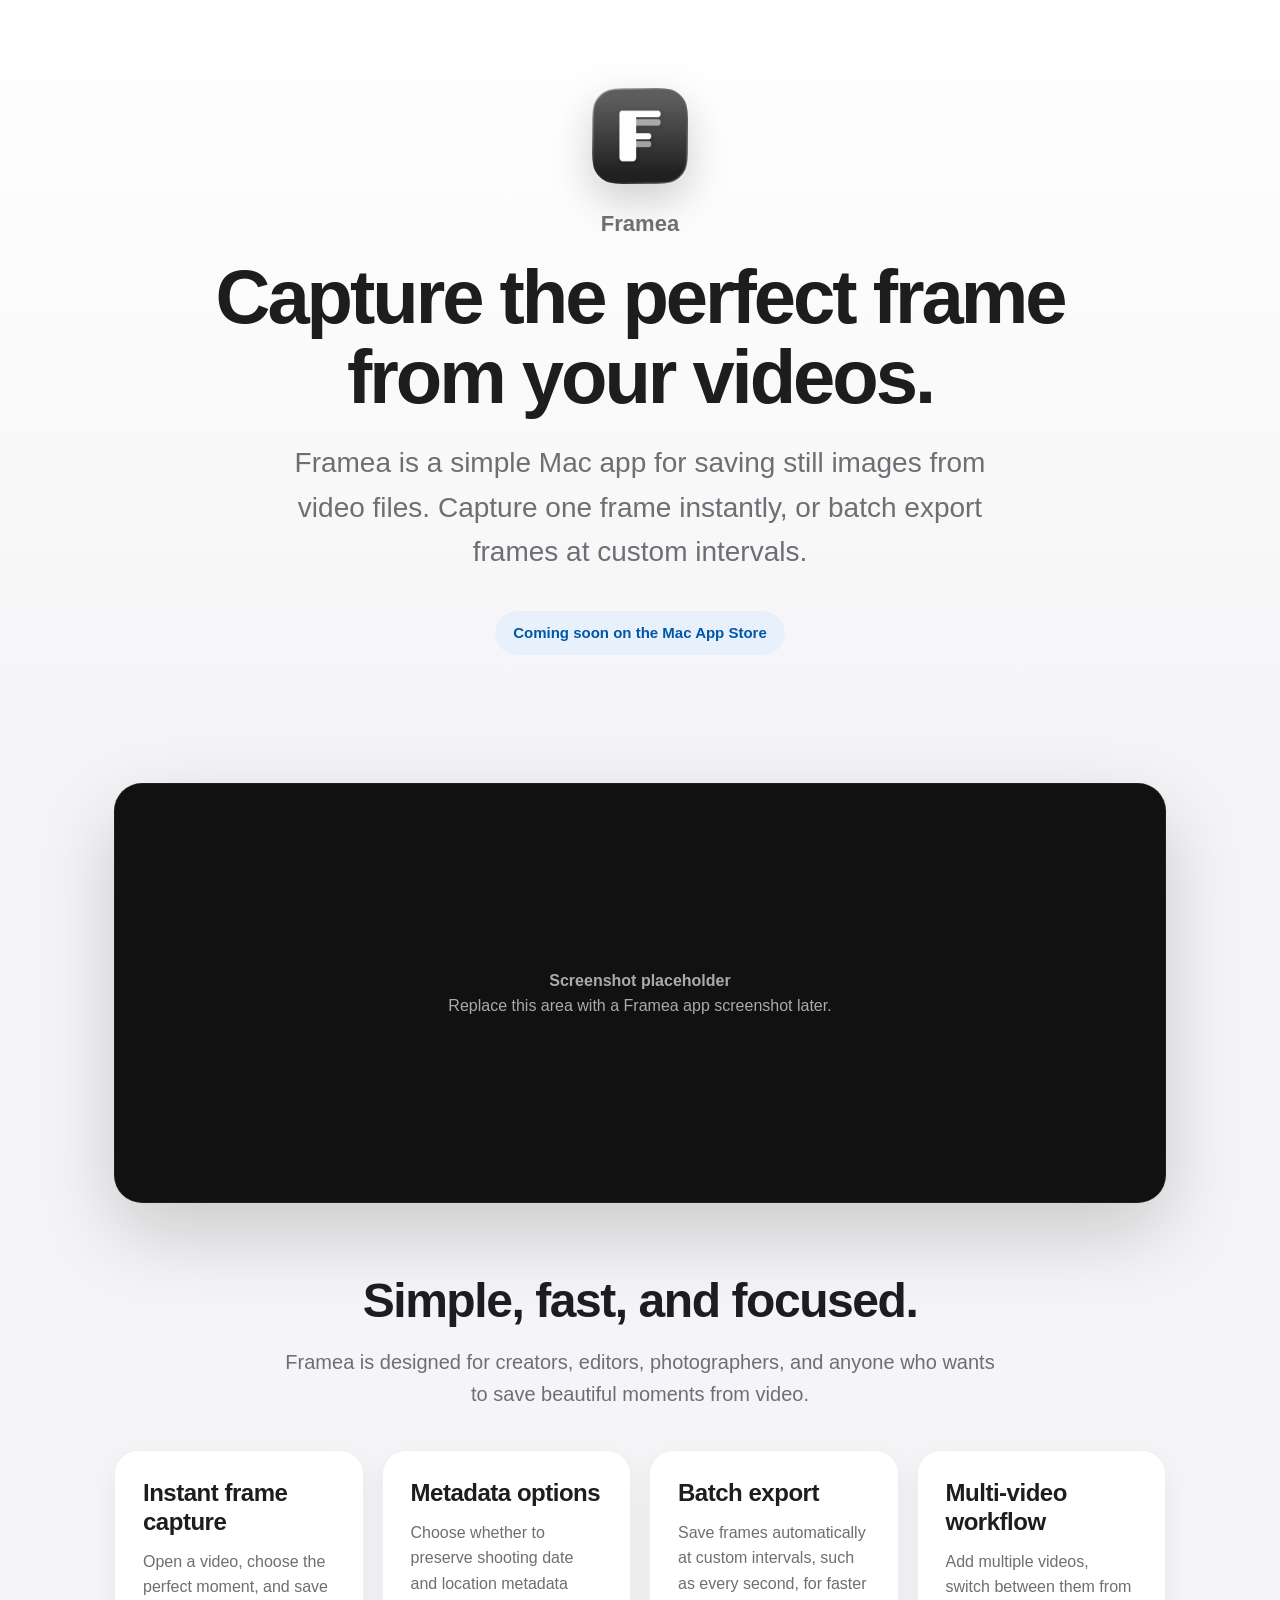
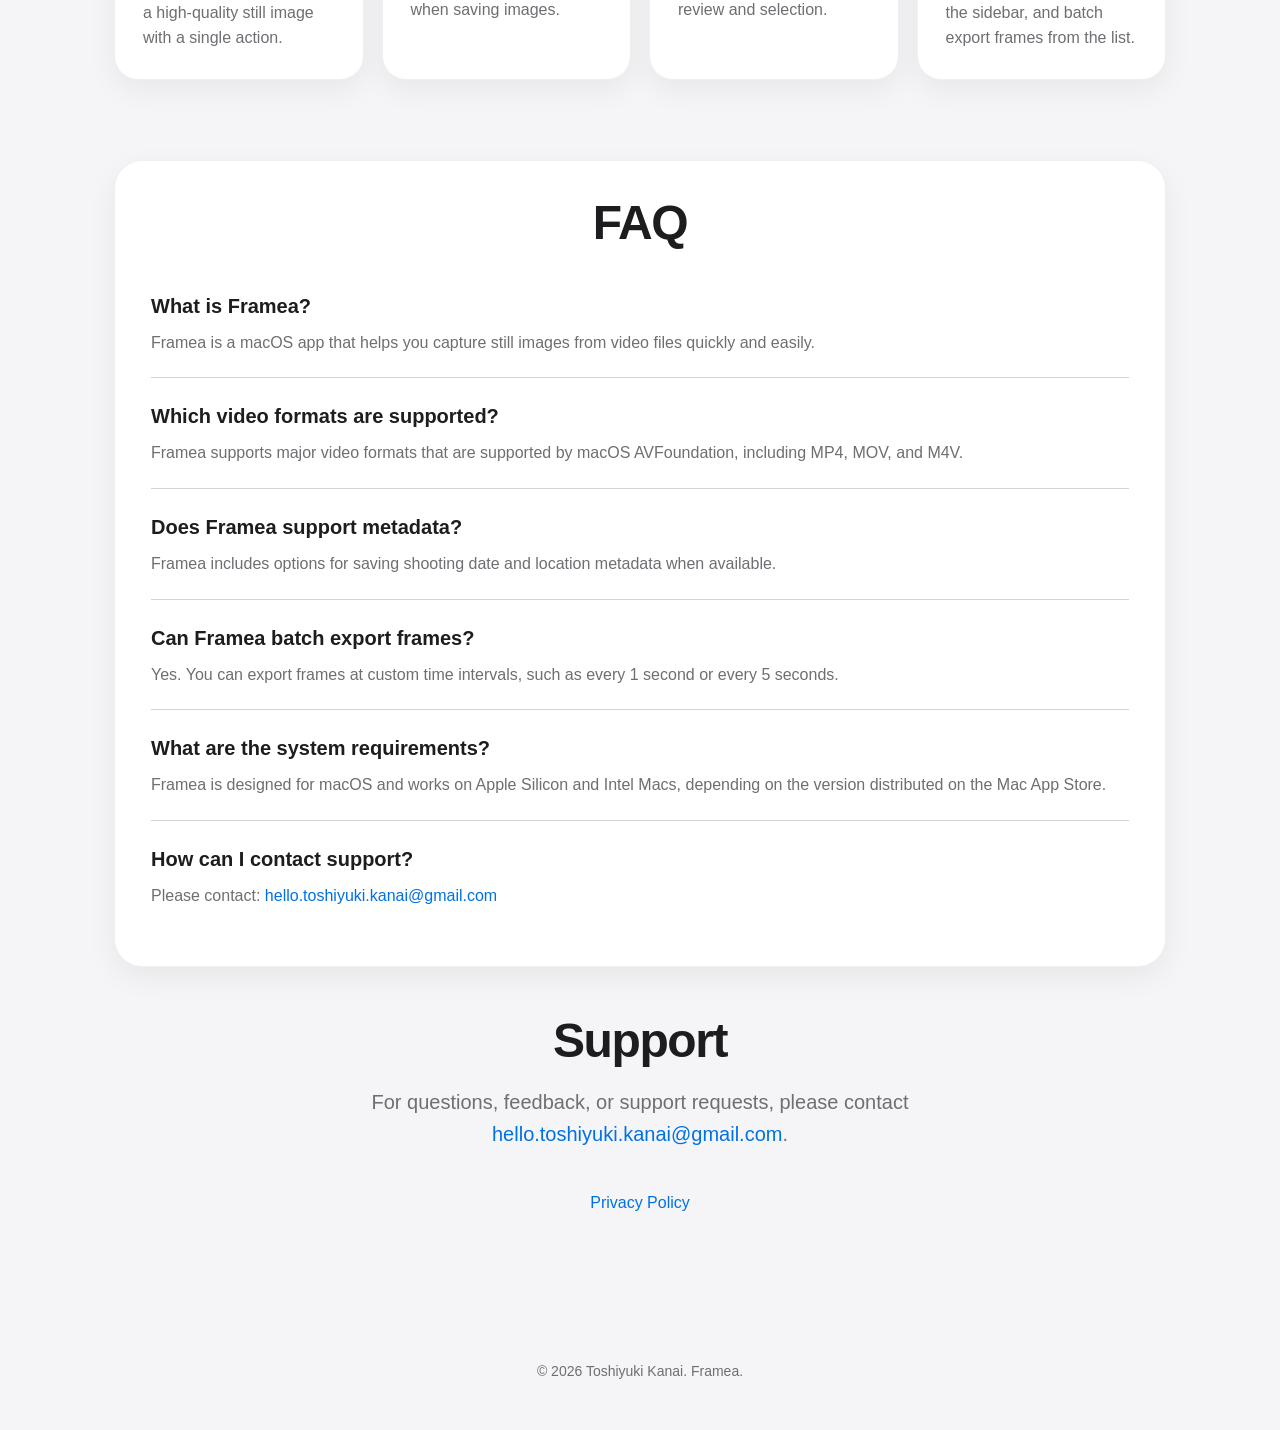
==== index.html @ 79563676 "Publish official Framea website" ====
<!DOCTYPE html>
<html lang="en">
<head>
  <meta charset="UTF-8" />
  <meta name="viewport" content="width=device-width, initial-scale=1.0" />
  <title>Framea</title>
  <meta name="description" content="Framea is a simple Mac app for capturing still frames from videos." />

  <style>
    :root {
      color-scheme: light dark;
      --bg: #f5f5f7;
      --card: #ffffff;
      --text: #1d1d1f;
      --muted: #6e6e73;
      --line: #d2d2d7;
      --accent: #0071e3;
      --badge-bg: #e8f1fb;
      --badge-text: #0057a8;
      --header-start: #ffffff;
      --header-end: #f5f5f7;
      --hero-bg: #111111;
      --hero-text: #aaaaaa;
      --shadow-card: 0 10px 30px rgba(0,0,0,0.06);
      --shadow-hero: 0 30px 80px rgba(0,0,0,0.18);
    }

    @media (prefers-color-scheme: dark) {
      :root {
        --bg: #0f0f10;
        --card: #1c1c1e;
        --text: #f5f5f7;
        --muted: #a1a1a6;
        --line: #3a3a3c;
        --accent: #2997ff;
        --badge-bg: rgba(41, 151, 255, 0.16);
        --badge-text: #8ecbff;
        --header-start: #171719;
        --header-end: #0f0f10;
        --hero-bg: #050505;
        --hero-text: #8e8e93;
        --shadow-card: 0 10px 30px rgba(0,0,0,0.28);
        --shadow-hero: 0 30px 80px rgba(0,0,0,0.45);
      }
    }

    * {
      box-sizing: border-box;
    }

    body {
      margin: 0;
      font-family: -apple-system, BlinkMacSystemFont, "SF Pro Display", "Helvetica Neue", Arial, sans-serif;
      background: var(--bg);
      color: var(--text);
      line-height: 1.6;
    }

    a {
      color: var(--accent);
      text-decoration: none;
    }

    header {
      padding: 88px 24px 72px;
      text-align: center;
      background: linear-gradient(180deg, var(--header-start) 0%, var(--header-end) 100%);
    }

    .app-icon {
      width: 96px;
      height: 96px;
      border-radius: 22px;
      display: block;
      margin: 0 auto 22px;
      box-shadow: 0 16px 40px rgba(0,0,0,0.18);
    }

    .app-name {
      font-size: 22px;
      font-weight: 600;
      color: var(--muted);
      margin-bottom: 16px;
    }

    h1 {
      font-size: clamp(42px, 7vw, 76px);
      line-height: 1.05;
      letter-spacing: -0.04em;
      margin: 0 auto 24px;
      max-width: 900px;
    }

    .lead {
      font-size: clamp(20px, 2.5vw, 28px);
      color: var(--muted);
      max-width: 760px;
      margin: 0 auto 36px;
    }

    .badge {
      display: inline-block;
      padding: 10px 18px;
      border-radius: 999px;
      background: var(--badge-bg);
      color: var(--badge-text);
      font-weight: 600;
      font-size: 15px;
    }

    main {
      max-width: 1100px;
      margin: 0 auto;
      padding: 32px 24px 80px;
    }

    .hero-image {
      margin: 24px auto 72px;
      border-radius: 28px;
      background: var(--hero-bg);
      min-height: 420px;
      box-shadow: var(--shadow-hero);
      display: flex;
      align-items: center;
      justify-content: center;
      color: var(--hero-text);
      text-align: center;
      padding: 32px;
      border: 1px solid rgba(255,255,255,0.06);
    }

    .section-title {
      font-size: clamp(32px, 4vw, 48px);
      line-height: 1.1;
      letter-spacing: -0.03em;
      margin: 0 0 18px;
      text-align: center;
    }

    .section-lead {
      color: var(--muted);
      font-size: 20px;
      max-width: 720px;
      text-align: center;
      margin: 0 auto 40px;
    }

    .grid {
      display: grid;
      grid-template-columns: repeat(4, 1fr);
      gap: 18px;
      margin: 40px 0 80px;
    }

    .card {
      background: var(--card);
      border-radius: 24px;
      padding: 28px;
      box-shadow: var(--shadow-card);
      min-height: 220px;
      border: 1px solid rgba(128,128,128,0.12);
    }

    .card h3 {
      font-size: 24px;
      line-height: 1.2;
      margin: 0 0 12px;
      letter-spacing: -0.02em;
    }

    .card p {
      margin: 0;
      color: var(--muted);
      font-size: 16px;
    }

    .faq {
      background: var(--card);
      border-radius: 28px;
      padding: 36px;
      box-shadow: var(--shadow-card);
      margin-bottom: 48px;
      border: 1px solid rgba(128,128,128,0.12);
    }

    .faq-item {
      padding: 22px 0;
      border-bottom: 1px solid var(--line);
    }

    .faq-item:last-child {
      border-bottom: none;
    }

    .faq h3 {
      margin: 0 0 8px;
      font-size: 20px;
    }

    .faq p {
      margin: 0;
      color: var(--muted);
    }

    footer {
      text-align: center;
      color: var(--muted);
      padding: 48px 24px;
      font-size: 14px;
    }

    @media (max-width: 1000px) {
      .grid {
        grid-template-columns: repeat(2, 1fr);
      }
    }

    @media (max-width: 800px) {
      header {
        padding-top: 64px;
      }

      .app-icon {
        width: 82px;
        height: 82px;
        border-radius: 20px;
      }

      .grid {
        grid-template-columns: 1fr;
      }

      .hero-image {
        min-height: 260px;
        border-radius: 22px;
      }
    }
  </style>
</head>

<body>
  <header>
    <img class="app-icon" src="assets/icon.png" alt="Framea app icon" />
    <div class="app-name">Framea</div>
    <h1>Capture the perfect frame from your videos.</h1>
    <p class="lead">
      Framea is a simple Mac app for saving still images from video files.
      Capture one frame instantly, or batch export frames at custom intervals.
    </p>
    <div class="badge">Coming soon on the Mac App Store</div>
  </header>

  <main>
    <div class="hero-image">
      <div>
        <strong>Screenshot placeholder</strong><br />
        Replace this area with a Framea app screenshot later.
      </div>
    </div>

    <section>
      <h2 class="section-title">Simple, fast, and focused.</h2>
      <p class="section-lead">
        Framea is designed for creators, editors, photographers, and anyone who wants to save beautiful moments from video.
      </p>

      <div class="grid">
        <div class="card">
          <h3>Instant frame capture</h3>
          <p>
            Open a video, choose the perfect moment, and save a high-quality still image with a single action.
          </p>
        </div>

        <div class="card">
          <h3>Metadata options</h3>
          <p>
            Choose whether to preserve shooting date and location metadata when saving images.
          </p>
        </div>

        <div class="card">
          <h3>Batch export</h3>
          <p>
            Save frames automatically at custom intervals, such as every second, for faster review and selection.
          </p>
        </div>

        <div class="card">
          <h3>Multi-video workflow</h3>
          <p>
            Add multiple videos, switch between them from the sidebar, and batch export frames from the list.
          </p>
        </div>
      </div>
    </section>

    <section class="faq">
      <h2 class="section-title">FAQ</h2>

      <div class="faq-item">
        <h3>What is Framea?</h3>
        <p>
          Framea is a macOS app that helps you capture still images from video files quickly and easily.
        </p>
      </div>

      <div class="faq-item">
        <h3>Which video formats are supported?</h3>
        <p>
          Framea supports major video formats that are supported by macOS AVFoundation, including MP4, MOV, and M4V.
        </p>
      </div>

      <div class="faq-item">
        <h3>Does Framea support metadata?</h3>
        <p>
          Framea includes options for saving shooting date and location metadata when available.
        </p>
      </div>

      <div class="faq-item">
        <h3>Can Framea batch export frames?</h3>
        <p>
          Yes. You can export frames at custom time intervals, such as every 1 second or every 5 seconds.
        </p>
      </div>

      <div class="faq-item">
        <h3>What are the system requirements?</h3>
        <p>
          Framea is designed for macOS and works on Apple Silicon and Intel Macs, depending on the version distributed on the Mac App Store.
        </p>
      </div>

      <div class="faq-item">
        <h3>How can I contact support?</h3>
        <p>
          Please contact:
          <a href="mailto:hello.toshiyuki.kanai@gmail.com">hello.toshiyuki.kanai@gmail.com</a>
        </p>
      </div>
    </section>

    <section style="text-align:center;">
      <h2 class="section-title">Support</h2>
      <p class="section-lead">
        For questions, feedback, or support requests, please contact
        <a href="mailto:hello.toshiyuki.kanai@gmail.com">hello.toshiyuki.kanai@gmail.com</a>.
      </p>
      <p>
        <a href="privacy.html">Privacy Policy</a>
      </p>
    </section>
  </main>

  <footer>
    © 2026 Toshiyuki Kanai. Framea.
  </footer>
</body>
</html>
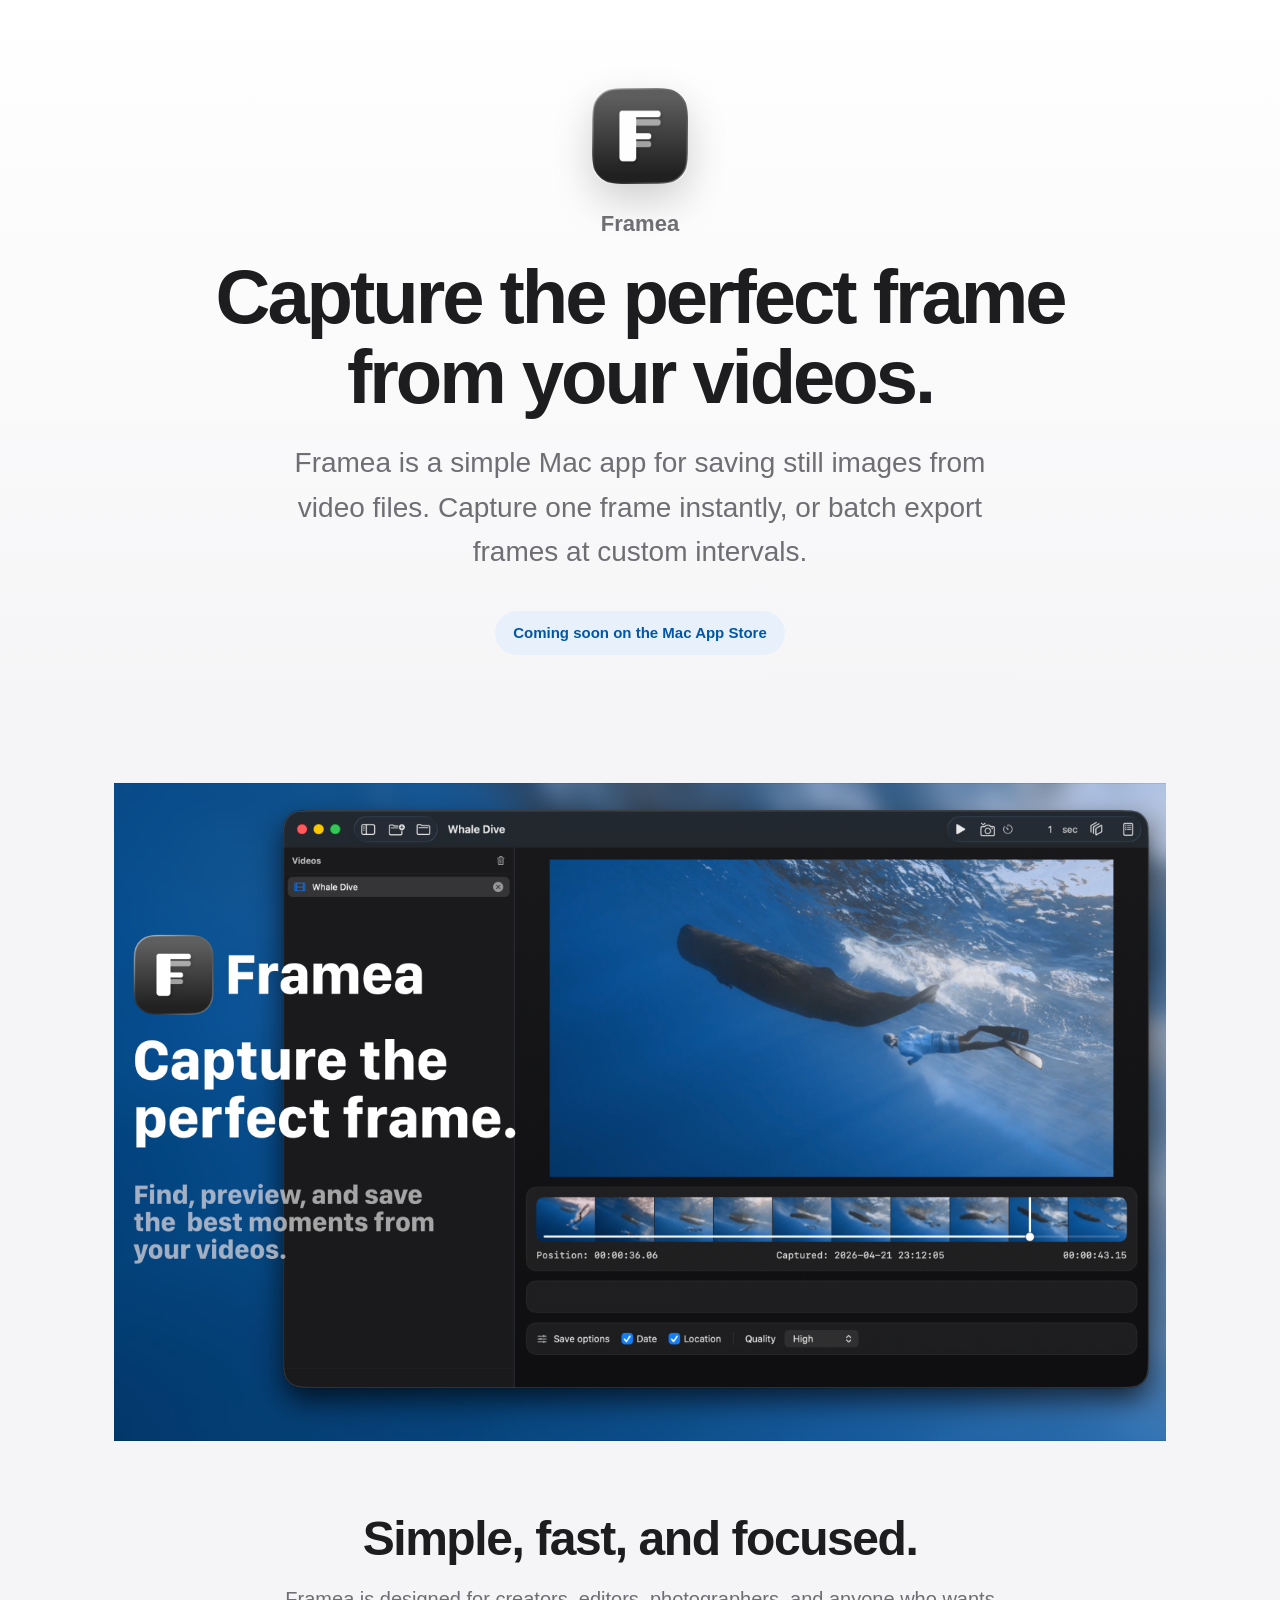
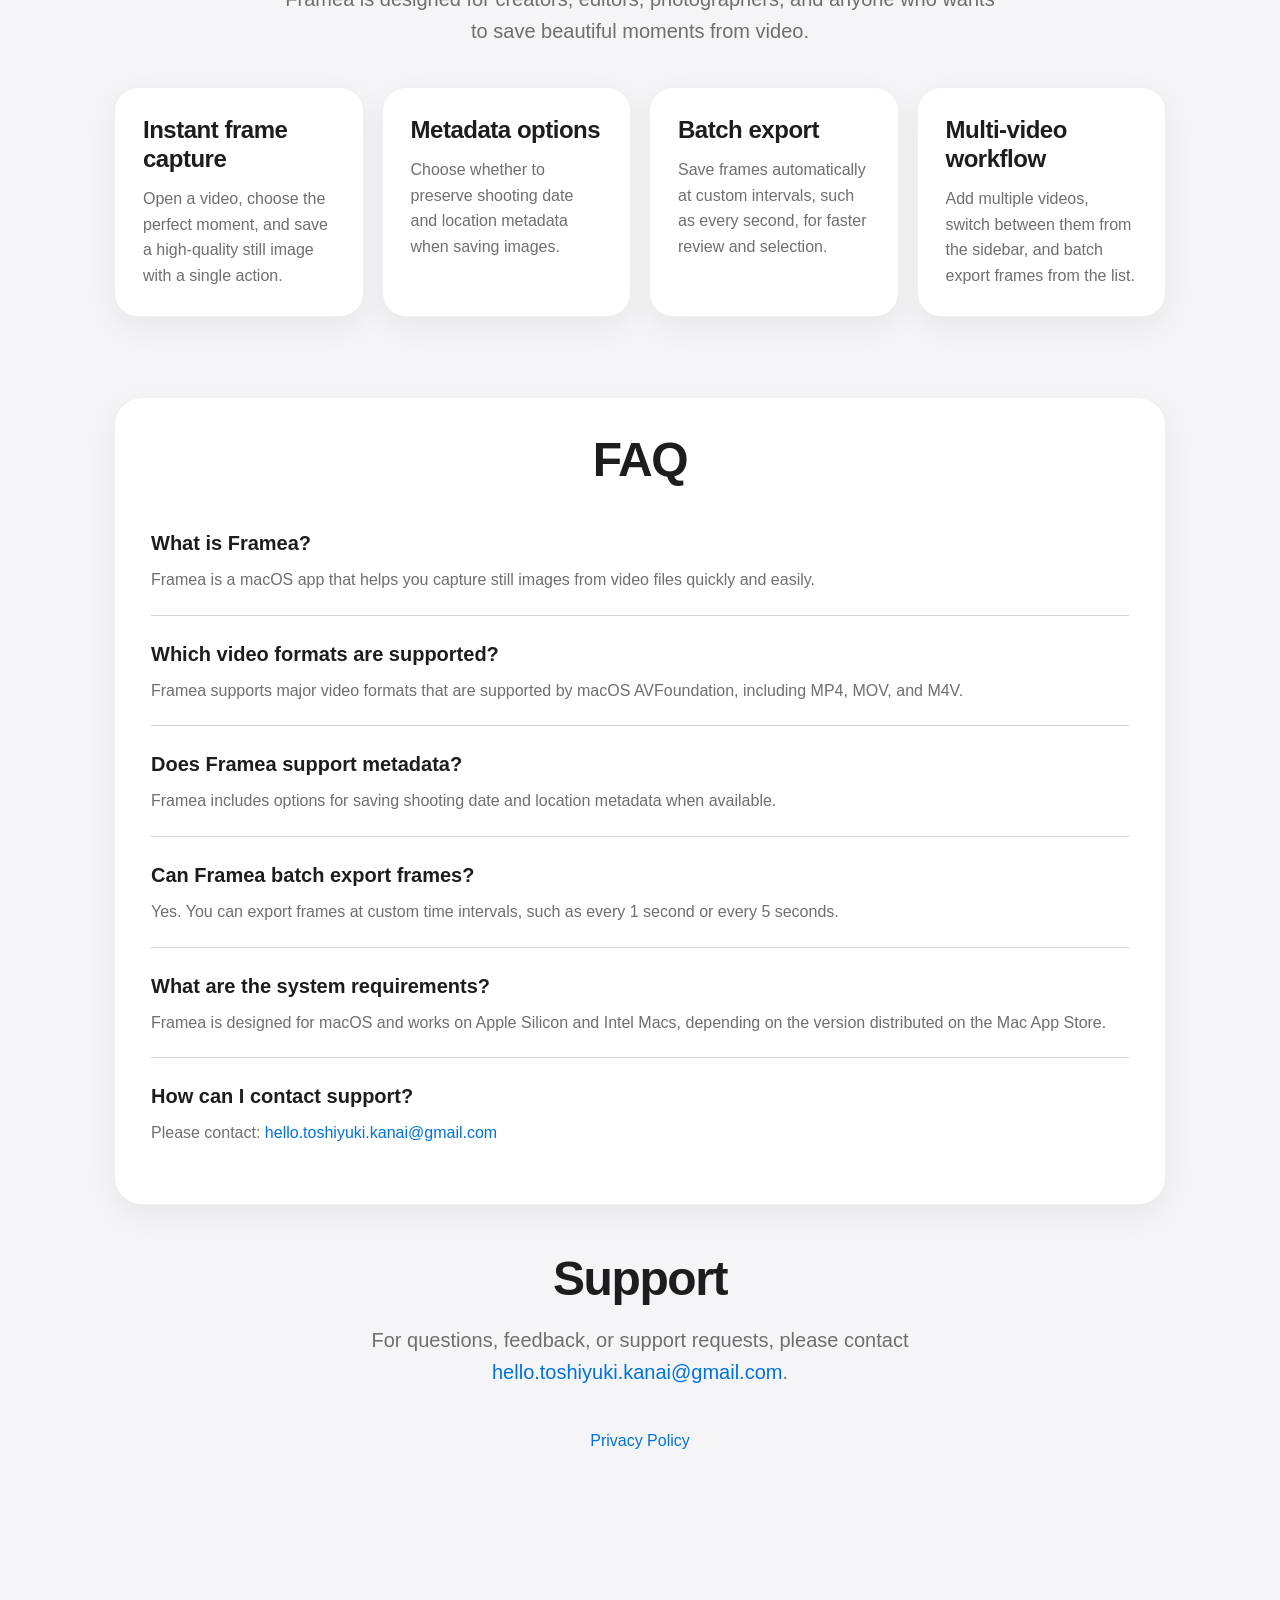
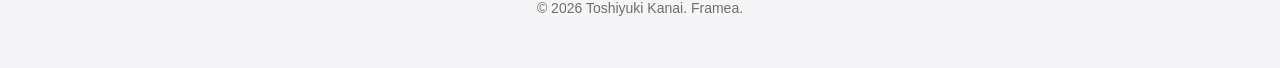
==== commit 0e26dfa4: "add-screenshot" ====
--- a/index.html
+++ b/index.html
@@ -116,17 +116,19 @@
 
     .hero-image {
       margin: 24px auto 72px;
-      border-radius: 28px;
-      background: var(--hero-bg);
-      min-height: 420px;
-      box-shadow: var(--shadow-hero);
-      display: flex;
-      align-items: center;
-      justify-content: center;
-      color: var(--hero-text);
-      text-align: center;
-      padding: 32px;
-      border: 1px solid rgba(255,255,255,0.06);
+      border-radius: 0px;
+      overflow: hidden;
+      padding: 0;
+      box-shadow: none;
+      border: none;
+      min-height: auto;
+      background: transparent;
+    }
+
+    .hero-image img {
+      width: 100%;
+      height: auto;
+      display: block;
     }
 
     .section-title {
@@ -251,12 +253,10 @@
   </header>
 
   <main>
-    <div class="hero-image">
-      <div>
-        <strong>Screenshot placeholder</strong><br />
-        Replace this area with a Framea app screenshot later.
-      </div>
-    </div>
+<div class="hero-image">
+  <img src="assets/framea-screenshot-1.png" alt="Framea Screenshot" />
+</div>
+
 
     <section>
       <h2 class="section-title">Simple, fast, and focused.</h2>
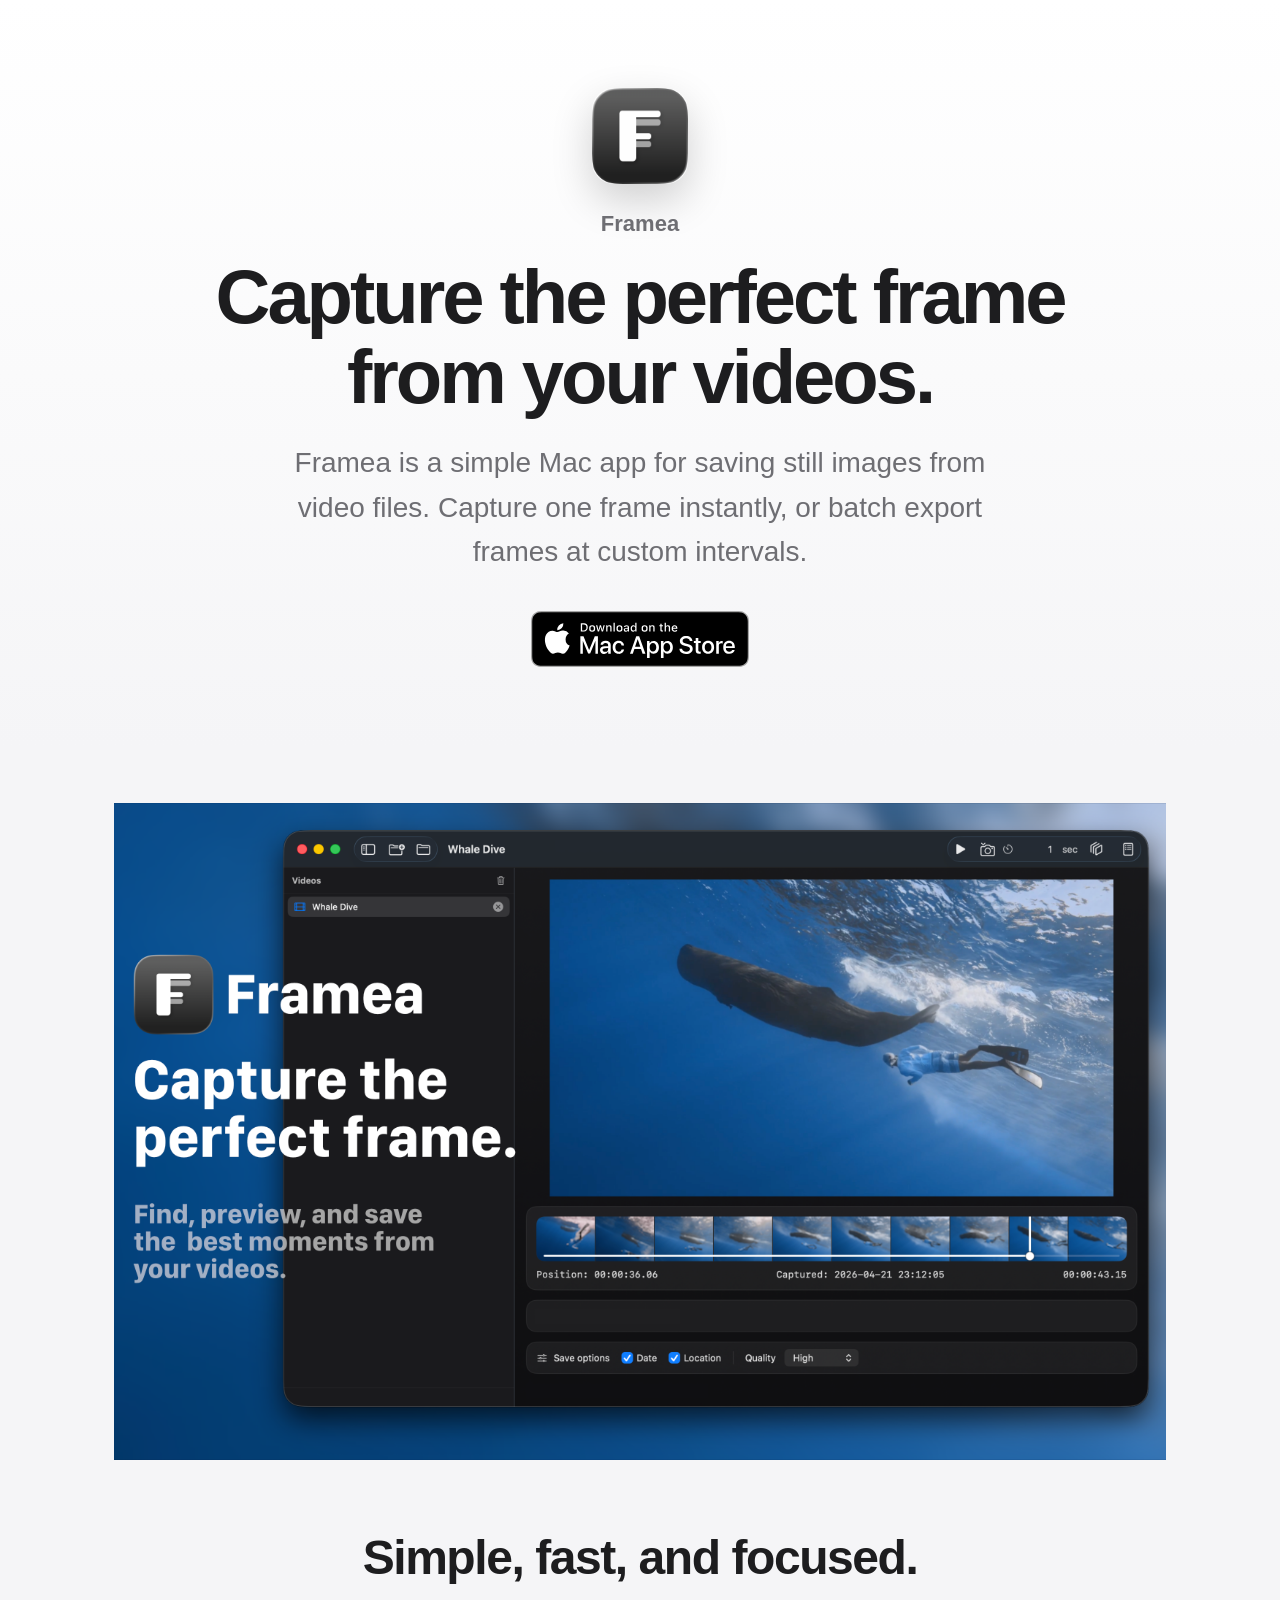
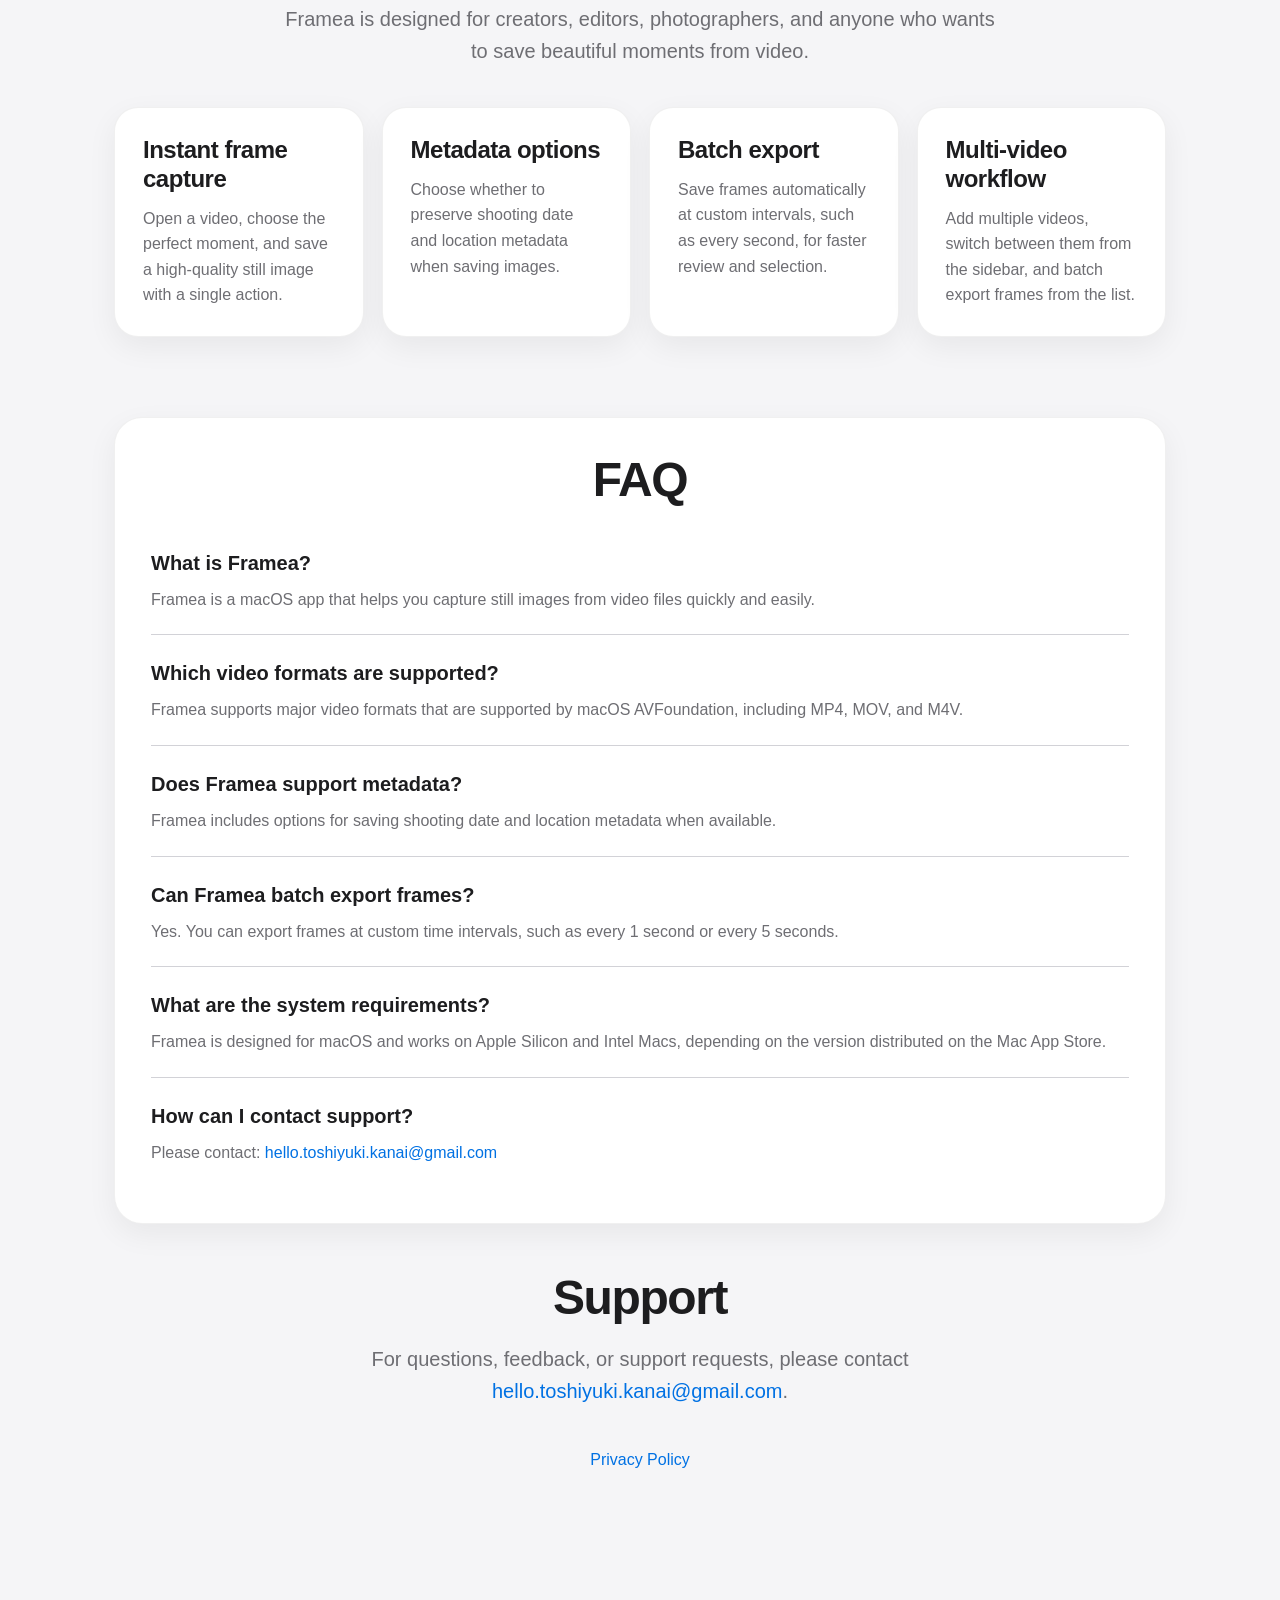
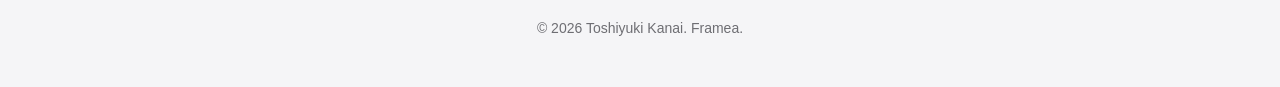
==== commit bacb0f3c: "add-Mac-App-Store-badge" ====
--- a/index.html
+++ b/index.html
@@ -5,6 +5,8 @@
   <meta name="viewport" content="width=device-width, initial-scale=1.0" />
   <title>Framea</title>
   <meta name="description" content="Framea is a simple Mac app for capturing still frames from videos." />
+
+  <link rel="stylesheet" href="style.css">
 
   <style>
     :root {
@@ -234,7 +236,7 @@
 
       .hero-image {
         min-height: 260px;
-        border-radius: 22px;
+        border-radius: 0px;
       }
     }
   </style>
@@ -249,7 +251,17 @@
       Framea is a simple Mac app for saving still images from video files.
       Capture one frame instantly, or batch export frames at custom intervals.
     </p>
-    <div class="badge">Coming soon on the Mac App Store</div>
+    <!-- <div class="badge">Coming soon on the Mac App Store</div> -->
+<a href="https://apps.apple.com/jp/app/framea-frame-capture/id6763811195?l=en-US&mt=12" target="_blank" rel="noopener">
+  <img src="assets/Download_on_the_Mac_App_Store_Badge_US-UK_RGB_blk_092917.svg"
+       alt="Download on the Mac App Store"
+       class="app-store-badge badge-light">
+
+  <img src="assets/Download_on_the_Mac_App_Store_Badge_US-UK_RGB_wht_092917.svg"
+       alt="Download on the Mac App Store"
+       class="app-store-badge badge-dark">
+</a>
+</a>
   </header>
 
   <main>
--- a/style.css
+++ b/style.css
@@ -0,0 +1,24 @@
+.badge-dark {
+    display: none;
+}
+
+@media (prefers-color-scheme: dark) {
+
+    .badge-light {
+        display: none;
+    }
+
+    .badge-dark {
+        display: inline;
+    }
+}
+
+.app-store-badge {
+    height: 56px;
+    width: auto;
+    transition: opacity 0.2s ease;
+}
+
+.app-store-badge:hover {
+    opacity: 0.85;
+}
